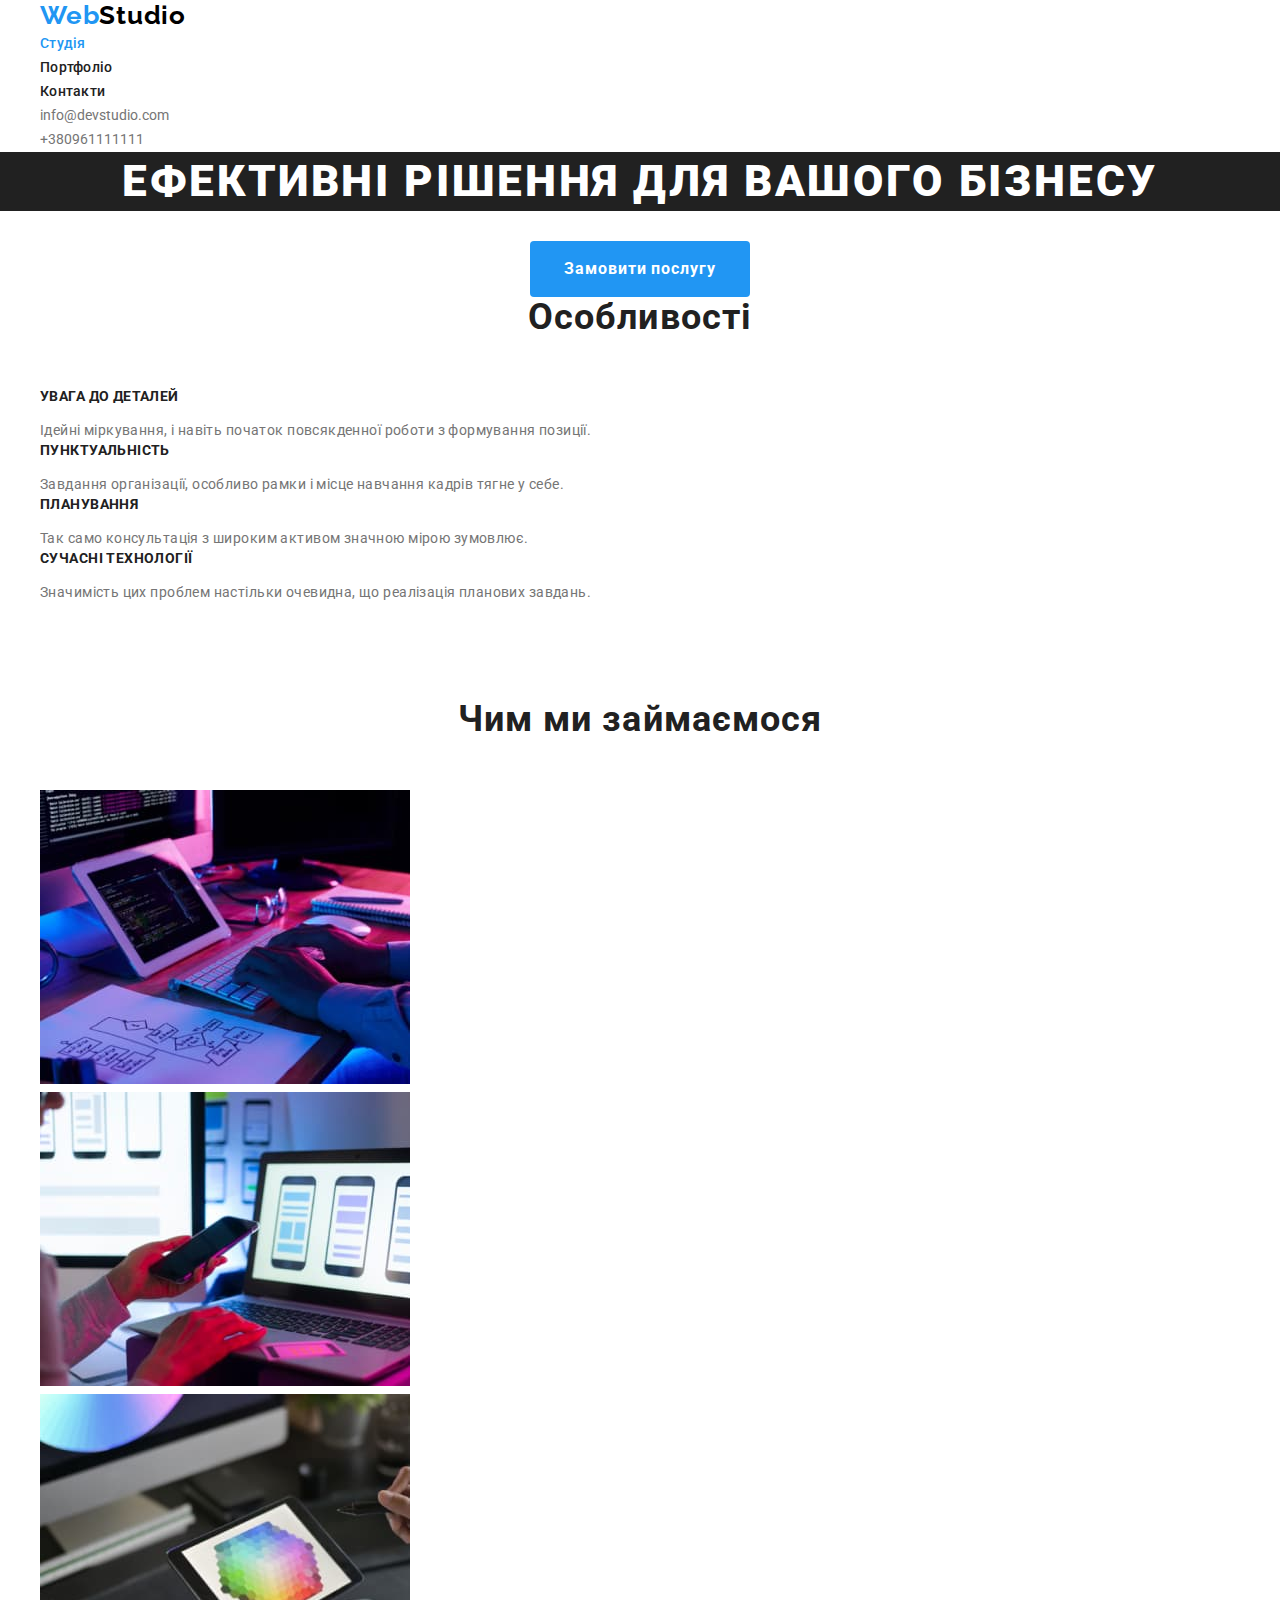
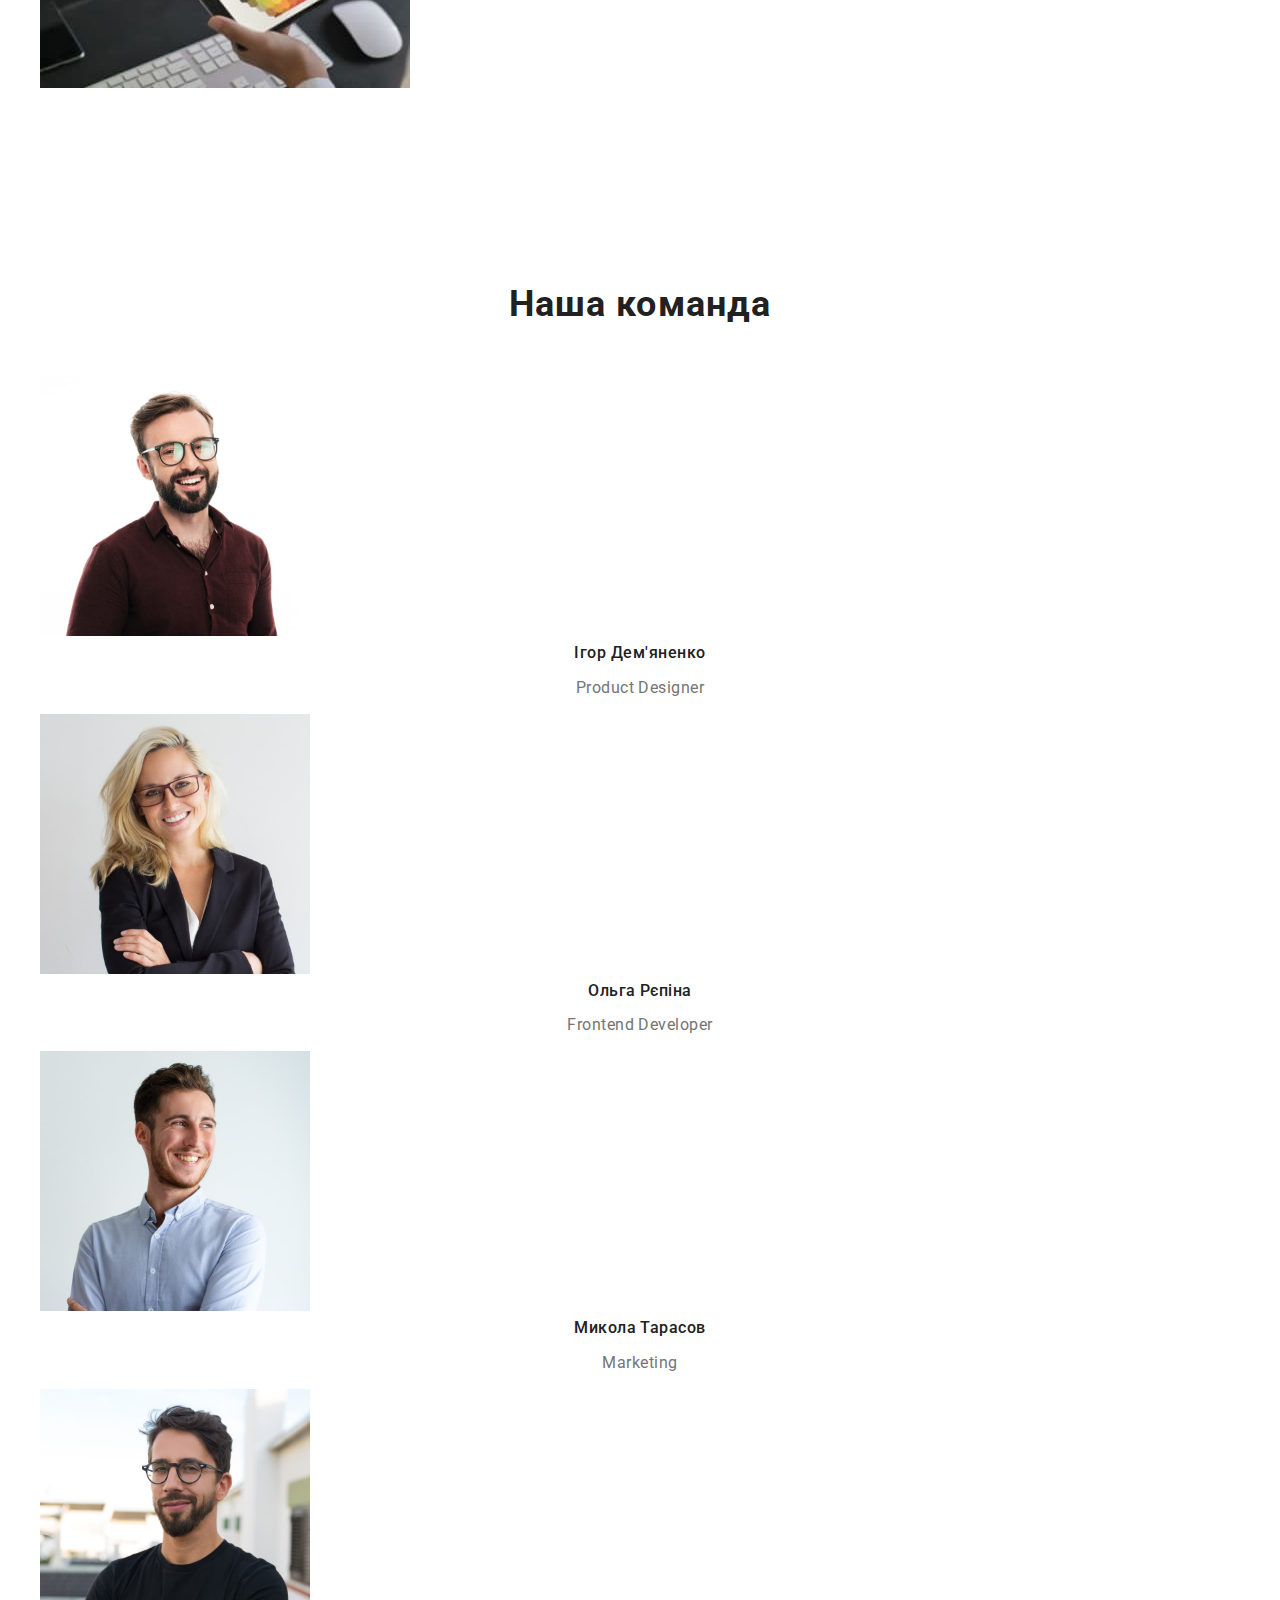
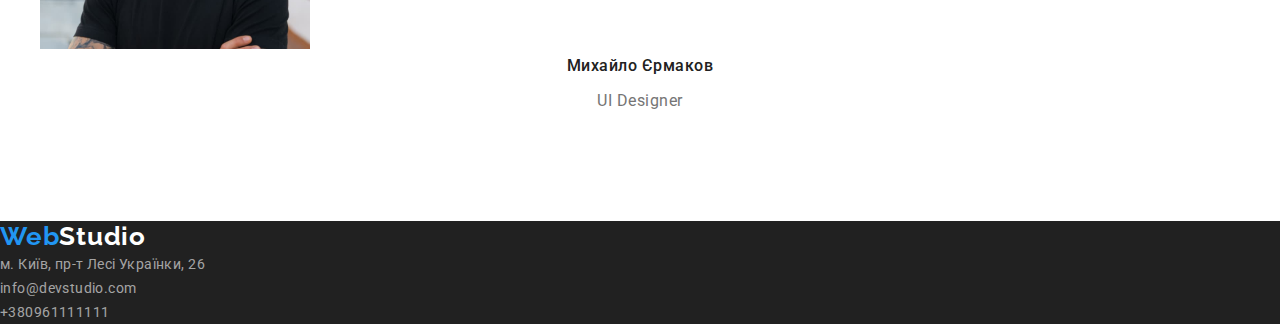
==== index.html @ bc654361 "Додає оновлений файл html і css" ====
<!DOCTYPE html>
<html lang="uk">
<head>
    <meta charset="UTF-8">
    <meta http-equiv="X-UA-Compatible" content="IE=edge">
    <meta name="viewport" content="width=device-width, initial-scale=1.0">
    <title>Document</title>
    <link rel="preconnect" href="https://fonts.googleapis.com">
    <link rel="preconnect" href="https://fonts.gstatic.com" crossorigin>
    <link href="https://fonts.googleapis.com/css2?family=Raleway:wght@700&family=Roboto:wght@400;500;700;900&display=swap"
        rel="stylesheet">
    <link rel="stylesheet" href="https://cdnjs.cloudflare.com/ajax/libs/modern-normalize/1.1.0/modern-normalize.min.css">
    <link rel="stylesheet" href="./css/styles.css">
</head>
<body>
    <!-- верхня лінія -->
    <header>
        <div class="container">
            <nav>
                <a class="logo" href="./index.html">Web<span class="partlogo">Studio</span></a>
            
                <ul class="site-nav list">
                    <li><a href="./index.html" class="link current">Студія</a></li>
                    <li><a href="./portfolio.html" class="link">Портфоліо</a></li>
                    <li><a href="" class="link">Контакти</a></li>
                </ul>
            </nav>
            <ul class="contact-nav list">
                <li><a href="mailto:info@devstudio.com" class="link">info@devstudio.com</a></li>
                <li><a href="tel:+380961111111" class="link">+380961111111</a></li>
            </ul>
        </div>
    </header>

    <main>
            <!-- герой  -->
            <section class="hero">
                <h1 class="hero-title">Ефективні рішення для вашого бізнесу</h1>
                <button type="button" class="button primary">Замовити послугу</button>
            </section>
            
            <!-- оообливості -->
            <section class="section">
                <div class="container">
                    <h2 class="section-title">Особливості</h2>
                    <ul class="features list">
                        <li>
                            <h3 class="title">УВАГА ДО ДЕТАЛЕЙ</h3>
                            <p class="text">Ідейні міркування, і навіть початок повсякденної роботи з формування позиції.</p>
                        </li>
                        <li>
                            <h3 class="title">ПУНКТУАЛЬНІСТЬ</h3>
                            <p class="text">Завдання організації, особливо рамки і місце навчання кадрів тягне у себе.</p>
                        </li>
                        <li>
                            <h3 class="title">ПЛАНУВАННЯ</h3>
                            <p class="text">Так само консультація з широким активом значною мірою зумовлює.</p>
                        </li>
                        <li>
                            <h3 class="title">СУЧАСНІ ТЕХНОЛОГІЇ</h3>
                            <p class="text">Значимість цих проблем настільки очевидна, що реалізація планових завдань.</p>
                        </li>
                    </ul>
                </div>
            </section>
            
            <!-- чим ми займаємось -->
            <section class="section">
                <div class="container">
                    <h2 class="section-title">Чим ми займаємося</h2>
                    <ul class="list">
                        <li>
                            <img src="./images/photo1.jpeg" alt="верстання вебсторінки" width="370">
                        </li>
                        <li>
                            <img src="./images/photo2.jpeg" alt="створення дизайну сайта" width="370">
                        </li>
                        <li>
                            <img src="./images/photo3.jpeg" alt="створення графіки" width="370">
                        </li>
                    </ul>
                </div>
            </section>
            
            <!-- наша команда -->
            <section class="section no-margin">
                <div class="container">
                    <h2 class="section-title">Наша команда</h2>
                    <ul class="team list">
                        <li>
                            <img src="./images/photo4.jpeg" alt="член команди - Ігор" width="270">
                            <h3 class="title">Ігор Дем'яненко</h3>
                            <p class="text">Product Designer</p>
                        </li>
                        <li>
                            <img src="./images/photo5.jpeg" alt="член команди - Ольга" width="270">
                            <h3 class="title">Ольга Рєпіна</h3>
                            <p class="text">Frontend Developer</p>
                        </li>
                        <li>
                            <img src="./images/photo6.jpeg" alt="член команди - Микола" width="270">
                            <h3 class="title">Микола Тарасов</h3>
                            <p class="text">Marketing</p>
                        </li>
                        <li>
                            <img src="./images/photo7.jpeg" alt="член команди - Михайло" width="270">
                            <h3 class="title">Михайло Єрмаков</h3>
                            <p class="text">UI Designer</p>
                        </li>
                    </ul>
                </div>
            </section>
    </main>

    <footer class="footer">
        <a href="./index.html" class="logo">Web<span class="footer-logo">Studio</span></a>

        <address>
            <ul class="contact-footer list">
                <li><a href="https://www.google.com/maps/place/Lesi+Ukrainky+Blvd,+26,+Kyiv,+Ukraine,+02000/@50.4265807,30.5383858,17z/data=!3m1!4b1!4m5!3m4!1s0x40d4cf0e033ecbe9:0x57a4dffefec77da0!8m2!3d50.4265807!4d30.5383858" target="_blank" rel="noopener noreferrer" class="link address">м. Київ, пр-т Лесі Українки, 26</a></li>
                <li><a href="mailto:info@devstudio.com" class="link">info@devstudio.com</a></li>
                <li><a href="tel:+380961111111" class="link">+380961111111</a></li>
            </ul>
        </address>

    </footer>
</body>
</html>
---- css/styles.css ----
:root {
    --primary-text-color: #757575;
    --title-text-color: #212121;
    --accent-color: #2196F3;
    --primary-white-color: #FFFFFF;
    --secondary-color: #F5F4FA;
    --transparent-white-color: rgba(255, 255, 255, 0.6)
}

body {
    background-color: var(--primary-white-color);
    color: var(--primary-text-color);
    font-family: Roboto, sans-serif;
    font-size: 14px;
    line-height: 1.71;
}

.list {
    padding: 0;
    margin: 0;
    list-style: none;
}
/* колір основного тексту #212121 */
/* вторинний колір #757575 */
/* акцент #2196F3 */

.container {
    margin-left: auto;
    margin-right: auto;
    width: 1200px;
}


/* logo */
.logo {
    color: var(--accent-color);
    font-family: 'Raleway', sans-serif;
    font-weight: 700;
    font-size: 26px;
    line-height: 1.19;
    letter-spacing: 0.03em;
    text-decoration: none;
}

.partlogo {
    color: #000000;
}

/* site-nav */
.site-nav .link {
    color: var(--title-text-color);
    font-weight: 500;
    font-size: 14px;
    line-height: 1.14;
    letter-spacing: 0.02em;
    text-decoration: none;
}

.site-nav .link:hover, 
.site-nav .link:focus {
    color: var(--accent-color)
}

.site-nav .link.current {
    color: var(--accent-color);
}

.contact-nav .link {
    color: var(--primary-text-color);
    text-decoration: none;
}

.contact-nav .link:hover {
    color: var(--accent-color);
}

.contact-nav .adress-link {
    font-weight: 500;
    font-size: 14px;
    line-height: 1.71;
    letter-spacing: 0.03em;
    color: #FFFFFF;
}
/* hero */

.hero {
    text-align: center;
}
.hero-title {
    margin-top: 0;
    margin-bottom: 30px;
    color: var(--primary-white-color);
    background-color: #212121;
    font-weight: 900;
    font-size: 44px;
    line-height: 1.36;
    letter-spacing: 0.06em;
    text-transform: uppercase;
}

/* section */

.section {
    margin-bottom: 94px;
}

.section.no-margin {
    padding-top: 94px;
    padding-bottom: 94px;
    margin-bottom: 0;
}
.section-title {
    margin-top: 0;
    margin-bottom: 50px;
    color: var(--title-text-color);
    font-weight: 700;
    font-size: 36px;
    line-height: 1.16;
    text-align: center;
    letter-spacing: 0.03em;
}

/* features */
.features .title {

    margin-top: 0;
    margin-bottom: 50;
    color: var(--title-text-color);
    font-weight: 700;
    font-size: 14px;
    line-height: 1.14;
    letter-spacing: 0.03em;
    text-transform: uppercase;
}

.features .text {
    margin-top: 0;
    margin-bottom: 0;
    font-weight: 400;
    font-size: 14px;
    line-height: 1.71;
    letter-spacing: 0.03em;
}

/* our team */
.team .title {
    margin-top: 0;
    margin-bottom: 50;
    color: var(--title-text-color);
    font-weight: 500;
    font-size: 16px;
    line-height: 1.18;
    text-align: center;
    letter-spacing: 0.03em;
}

.team .text {
    font-weight: 400;
    font-size: 16px;
    line-height: 1.18;
    text-align: center;
    letter-spacing: 0.03em;
}

/* button */
.button {
    border-color: transparent;
    border-radius: 4px;
    padding: 11px 32px;
    color: var(--title-text-color);
    background-color: var(--primary-white-color);
    font-family: inherit;
    font-weight: 500;
    font-size: 14px;
    line-height: 1.14;
    letter-spacing: 0.02em;
}

.button.primary {
    background-color: var(--accent-color);
    color: var(--primary-white-color);
    font-weight: 700;
    font-size: 16px;
    line-height: 1.87;
    letter-spacing: 0.06em;
}

/* footer */

.footer {
    background-color: #212121;
}

.footer-logo {
    color: var(--primary-white-color);
}

.contact-footer .link {
    color: var(--transparent-white-color);
    font-size: 14px;
    line-height: 1.71;
    letter-spacing: 0.03em;
    text-decoration: none;
    font-style: normal;
}

.contact-footer .link:hover,
.contact-footer .link:focus {
    color: var(--primary-white-color);
}

/* portfolio main */

.filters .button {
    background-color: var(--secondary-color);
    font-weight: 500;
    font-size: 16px;
    line-height: 1.62;
    text-align: center;
    letter-spacing: 0.03em;
    cursor: pointer;
}

.filters .button:hover,
.filters .button:focus {
    color: var(--primary-white-color);
    background-color: var(--accent-color);
}

.filters .title {
    color: var(--title-text-color);
    font-weight: 700;
    font-size: 18px;
    line-height: 2;
    letter-spacing: 0.06em;
    text-decoration: none;
}

.filters .link {
    text-decoration: none;
}

.filters .text {
    color: var(--primary-text-color);
    font-size: 16px;
    line-height: 1.87;
    letter-spacing: 0.03em;
}
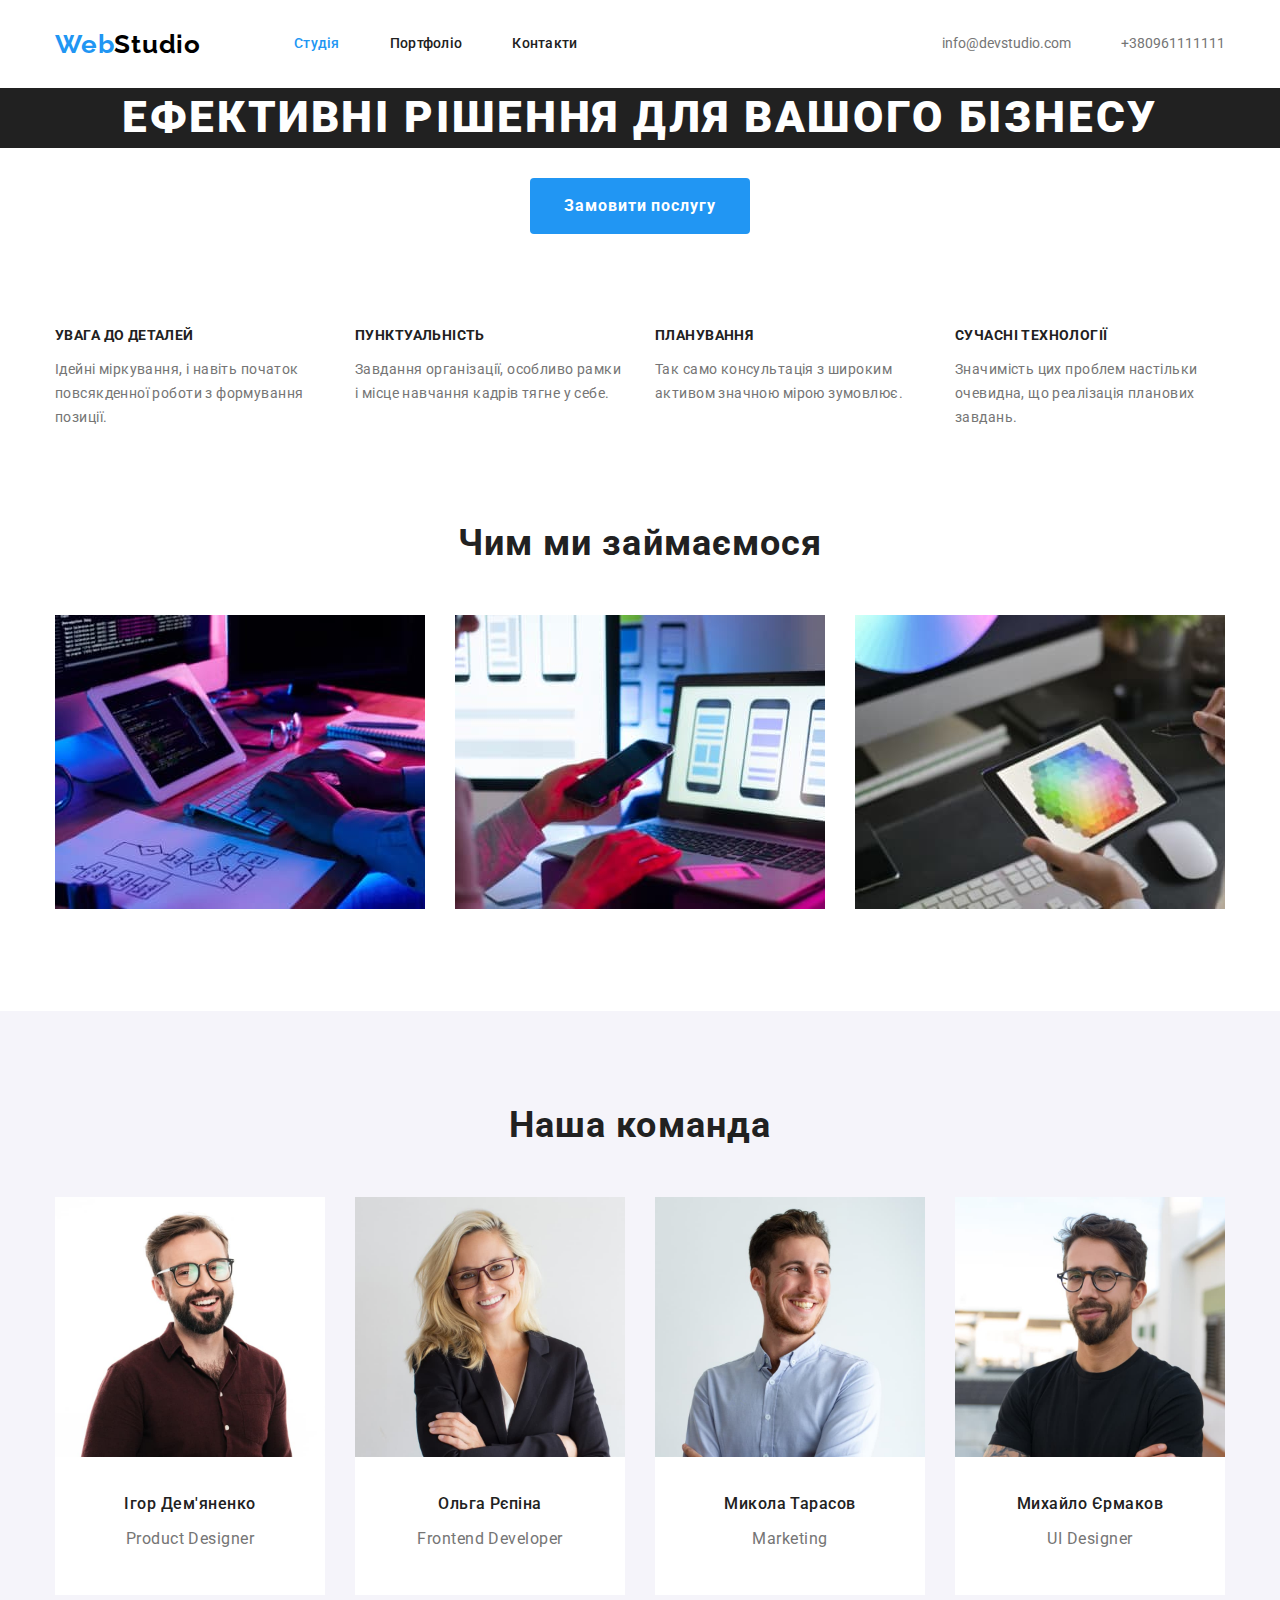
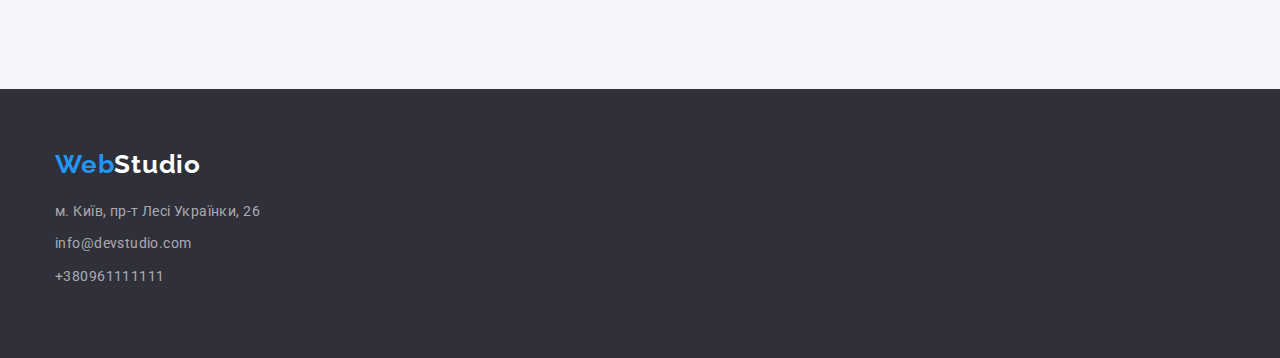
==== commit dd2998f3: "Додає оновлені файли" ====
--- a/index.html
+++ b/index.html
@@ -15,19 +15,18 @@
 <body>
     <!-- верхня лінія -->
     <header>
-        <div class="container">
-            <nav>
+        <div class="container header-nav">
+            <nav class="main-nav">
                 <a class="logo" href="./index.html">Web<span class="partlogo">Studio</span></a>
-            
                 <ul class="site-nav list">
-                    <li><a href="./index.html" class="link current">Студія</a></li>
-                    <li><a href="./portfolio.html" class="link">Портфоліо</a></li>
-                    <li><a href="" class="link">Контакти</a></li>
+                    <li class="item"><a href="./index.html" class="link current">Студія</a></li>
+                    <li class="item"><a href="./portfolio.html" class="link">Портфоліо</a></li>
+                    <li class="item"><a href="" class="link">Контакти</a></li>
                 </ul>
             </nav>
             <ul class="contact-nav list">
-                <li><a href="mailto:info@devstudio.com" class="link">info@devstudio.com</a></li>
-                <li><a href="tel:+380961111111" class="link">+380961111111</a></li>
+                <li class="item"><a href="mailto:info@devstudio.com" class="link">info@devstudio.com</a></li>
+                <li class="item"><a href="tel:+380961111111" class="link">+380961111111</a></li>
             </ul>
         </div>
     </header>
@@ -42,21 +41,21 @@
             <!-- оообливості -->
             <section class="section">
                 <div class="container">
-                    <h2 class="section-title">Особливості</h2>
+                    <h2 class="section-title hide">Особливості</h2>
                     <ul class="features list">
-                        <li>
+                        <li class="features-item">
                             <h3 class="title">УВАГА ДО ДЕТАЛЕЙ</h3>
                             <p class="text">Ідейні міркування, і навіть початок повсякденної роботи з формування позиції.</p>
                         </li>
-                        <li>
+                        <li class="features-item">
                             <h3 class="title">ПУНКТУАЛЬНІСТЬ</h3>
                             <p class="text">Завдання організації, особливо рамки і місце навчання кадрів тягне у себе.</p>
                         </li>
-                        <li>
+                        <li class="features-item">
                             <h3 class="title">ПЛАНУВАННЯ</h3>
                             <p class="text">Так само консультація з широким активом значною мірою зумовлює.</p>
                         </li>
-                        <li>
+                        <li class="features-item">
                             <h3 class="title">СУЧАСНІ ТЕХНОЛОГІЇ</h3>
                             <p class="text">Значимість цих проблем настільки очевидна, що реалізація планових завдань.</p>
                         </li>
@@ -68,7 +67,7 @@
             <section class="section">
                 <div class="container">
                     <h2 class="section-title">Чим ми займаємося</h2>
-                    <ul class="list">
+                    <ul class="list about">
                         <li>
                             <img src="./images/photo1.jpeg" alt="верстання вебсторінки" width="370">
                         </li>
@@ -87,25 +86,33 @@
                 <div class="container">
                     <h2 class="section-title">Наша команда</h2>
                     <ul class="team list">
-                        <li>
+                        <li class="team-card">
                             <img src="./images/photo4.jpeg" alt="член команди - Ігор" width="270">
-                            <h3 class="title">Ігор Дем'яненко</h3>
-                            <p class="text">Product Designer</p>
+                            <div class="team-info">
+                                <h3 class="title">Ігор Дем'яненко</h3>
+                                <p class="text">Product Designer</p>
+                            </div>
                         </li>
-                        <li>
+                        <li class="team-card">
                             <img src="./images/photo5.jpeg" alt="член команди - Ольга" width="270">
-                            <h3 class="title">Ольга Рєпіна</h3>
-                            <p class="text">Frontend Developer</p>
+                            <div class="team-info">
+                                <h3 class="title">Ольга Рєпіна</h3>
+                                <p class="text">Frontend Developer</p>
+                            </div>
                         </li>
-                        <li>
+                        <li class="team-card">
                             <img src="./images/photo6.jpeg" alt="член команди - Микола" width="270">
-                            <h3 class="title">Микола Тарасов</h3>
-                            <p class="text">Marketing</p>
+                            <div class="team-info">
+                                <h3 class="title">Микола Тарасов</h3>
+                                <p class="text">Marketing</p>
+                            </div>
                         </li>
-                        <li>
+                        <li class="team-card">
                             <img src="./images/photo7.jpeg" alt="член команди - Михайло" width="270">
-                            <h3 class="title">Михайло Єрмаков</h3>
-                            <p class="text">UI Designer</p>
+                            <div class="team-info">
+                                <h3 class="title">Михайло Єрмаков</h3>
+                                <p class="text">UI Designer</p>
+                            </div>
                         </li>
                     </ul>
                 </div>
@@ -113,15 +120,17 @@
     </main>
 
     <footer class="footer">
-        <a href="./index.html" class="logo">Web<span class="footer-logo">Studio</span></a>
-
-        <address>
-            <ul class="contact-footer list">
-                <li><a href="https://www.google.com/maps/place/Lesi+Ukrainky+Blvd,+26,+Kyiv,+Ukraine,+02000/@50.4265807,30.5383858,17z/data=!3m1!4b1!4m5!3m4!1s0x40d4cf0e033ecbe9:0x57a4dffefec77da0!8m2!3d50.4265807!4d30.5383858" target="_blank" rel="noopener noreferrer" class="link address">м. Київ, пр-т Лесі Українки, 26</a></li>
-                <li><a href="mailto:info@devstudio.com" class="link">info@devstudio.com</a></li>
-                <li><a href="tel:+380961111111" class="link">+380961111111</a></li>
-            </ul>
-        </address>
+        <div class="container bottom">
+            <a href="./index.html" class="second-logo">Web<span class="footer-logo">Studio</span></a>
+            <address>
+                <ul class="contact-footer list">
+                    <li class="footer-li"><a href="https://www.google.com/maps/place/Lesi+Ukrainky+Blvd,+26,+Kyiv,+Ukraine,+02000/@50.4265807,30.5383858,17z/data=!3m1!4b1!4m5!3m4!1s0x40d4cf0e033ecbe9:0x57a4dffefec77da0!8m2!3d50.4265807!4d30.5383858"
+                            target="_blank" rel="noopener noreferrer" class="link address">м. Київ, пр-т Лесі Українки, 26</a></li>
+                    <li class="footer-li"><a href="mailto:info@devstudio.com" class="link">info@devstudio.com</a></li>
+                    <li class="footer-li"><a href="tel:+380961111111" class="link">+380961111111</a></li>
+                </ul>
+            </address>
+        </div>
 
     </footer>
 </body>
--- a/css/styles.css
+++ b/css/styles.css
@@ -4,8 +4,14 @@
     --accent-color: #2196F3;
     --primary-white-color: #FFFFFF;
     --secondary-color: #F5F4FA;
-    --transparent-white-color: rgba(255, 255, 255, 0.6)
-}
+    --transparent-white-color: rgba(255, 255, 255, 0.6);
+    --indent: 30px;
+    --items-count: 3;
+    --footer-color: #2F303A;
+    --border: #EEEEEE;
+}
+
+
 
 body {
     background-color: var(--primary-white-color);
@@ -20,6 +26,7 @@
     margin: 0;
     list-style: none;
 }
+
 /* колір основного тексту #212121 */
 /* вторинний колір #757575 */
 /* акцент #2196F3 */
@@ -28,7 +35,10 @@
     margin-left: auto;
     margin-right: auto;
     width: 1200px;
-}
+    padding-left: 15px;
+    padding-right: 15px;
+}
+
 
 
 /* logo */
@@ -46,7 +56,31 @@
     color: #000000;
 }
 
+.header-nav {
+    display: flex;
+    align-items: center;
+}
+
+.main-nav {
+    display: flex;
+    align-items: center;
+}
+
 /* site-nav */
+
+.site-nav {
+    display: flex;
+    margin-left: 93px;
+}
+
+.site-nav .item {
+    margin-right: 50px;
+}
+
+.site-nav .item:last-child {
+    margin-right: 0;
+}
+
 .site-nav .link {
     color: var(--title-text-color);
     font-weight: 500;
@@ -65,6 +99,20 @@
     color: var(--accent-color);
 }
 
+/* contact-nav */
+
+.contact-nav {
+    display: flex;
+    margin-left: auto;
+    margin-top: 32px;
+    margin-bottom: 32px;
+}
+
+.contact-nav .item + .item {
+    margin-left: 50px;
+}
+
+
 .contact-nav .link {
     color: var(--primary-text-color);
     text-decoration: none;
@@ -81,6 +129,7 @@
     letter-spacing: 0.03em;
     color: #FFFFFF;
 }
+
 /* hero */
 
 .hero {
@@ -100,6 +149,22 @@
 
 /* section */
 
+
+.hide {
+    position: absolute;
+    width: 1px;
+    height: 1px;
+    margin: -1px;
+    border: 0;
+    padding: 0;
+    white-space: nowrap;
+    clip-path: inset(100%);
+    clip: rect(0 0 0 0);
+    overflow: hidden;
+}
+    /* visibility: hidden;
+    height: 0; */
+
 .section {
     margin-bottom: 94px;
 }
@@ -108,6 +173,7 @@
     padding-top: 94px;
     padding-bottom: 94px;
     margin-bottom: 0;
+    background-color: var(--secondary-color);
 }
 .section-title {
     margin-top: 0;
@@ -121,6 +187,21 @@
 }
 
 /* features */
+
+.features {
+    display: flex;
+    justify-items: center;
+    margin-top: 94px;
+}
+.features-item {
+    margin-right: 30px;
+    width: 270px;
+}
+
+.features-item:last-child {
+    margin-right: 0;
+}
+
 .features .title {
 
     margin-top: 0;
@@ -142,10 +223,25 @@
     letter-spacing: 0.03em;
 }
 
+/* about */
+
+.list.about {
+    display: flex;
+    justify-content: space-between;
+}
+
 /* our team */
+
+.team-info {
+    padding-top: 30px;
+    padding-bottom: 30px;
+}
+
+
+
 .team .title {
     margin-top: 0;
-    margin-bottom: 50;
+    margin-bottom: 10;
     color: var(--title-text-color);
     font-weight: 500;
     font-size: 16px;
@@ -162,6 +258,16 @@
     letter-spacing: 0.03em;
 }
 
+.team {
+    display: flex;
+}
+.team-card {
+    width: 270px;
+    margin-right: 30px;
+    background-color: var(--primary-white-color);
+}
+
+
 /* button */
 .button {
     border-color: transparent;
@@ -185,14 +291,63 @@
     letter-spacing: 0.06em;
 }
 
+.button.secondary {
+    border-color: transparent;
+    border-radius: 4px;
+    padding: 6px 22px;
+    color: var(--title-text-color);
+    background-color: var(--primary-white-color);
+    font-family: inherit;
+    font-weight: 500;
+    font-size: 14px;
+    line-height: 1.14;
+    letter-spacing: 0.02em;
+}
+
+.button.different {
+    border-color: transparent;
+    border-radius: 4px;
+    padding: 6px 25px;
+    color: var(--title-text-color);
+    background-color: var(--primary-white-color);
+    font-family: inherit;
+    font-weight: 500;
+    font-size: 14px;
+    line-height: 1.14;
+    letter-spacing: 0.02em;
+}
+
+
+
 /* footer */
 
+.bottom {
+    padding-top: 60px;
+    padding-bottom: 60px;
+}
+
 .footer {
-    background-color: #212121;
-}
+    background-color: var(--footer-color);
+}
+.footer-li {
+    margin-bottom: 9px;
+}
+
 
 .footer-logo {
     color: var(--primary-white-color);
+}
+
+.second-logo {
+    display: block;
+    margin-bottom: 20px;
+    color: var(--accent-color);
+    font-family: 'Raleway', sans-serif;
+    font-weight: 700;
+    font-size: 26px;
+    line-height: 1.19;
+    letter-spacing: 0.03em;
+    text-decoration: none;
 }
 
 .contact-footer .link {
@@ -210,6 +365,45 @@
 }
 
 /* portfolio main */
+
+.list-portfolio,
+.list-filter {
+    display: flex;
+    flex-wrap: wrap;
+    padding: 0;
+    margin: 0;
+    list-style: none;
+}
+ .list-filter {
+    justify-content: center;
+    margin-bottom: 34px;
+ }
+
+ /* width: 575px; */
+
+.filter-li {
+    margin-right: 8px;
+}
+
+.filter-li:last-child {
+    margin-right: 0;
+}
+
+.element:nth-child(3n) {
+    margin-right: 0;
+}
+
+.element {
+    flex-basis: calc((100% - 60px) / 3);
+    margin-right: 30px;
+    margin-bottom: 30px;
+}
+
+/* border: 1px solid var(--border) */
+
+.element:nth-last-child(-n + 3) {
+    margin-bottom: 0;
+}
 
 .filters .button {
     background-color: var(--secondary-color);
@@ -236,6 +430,11 @@
     text-decoration: none;
 }
 
+.filters .container {
+    margin-top: 94px;
+    margin-bottom: 94px;
+}
+
 .filters .link {
     text-decoration: none;
 }
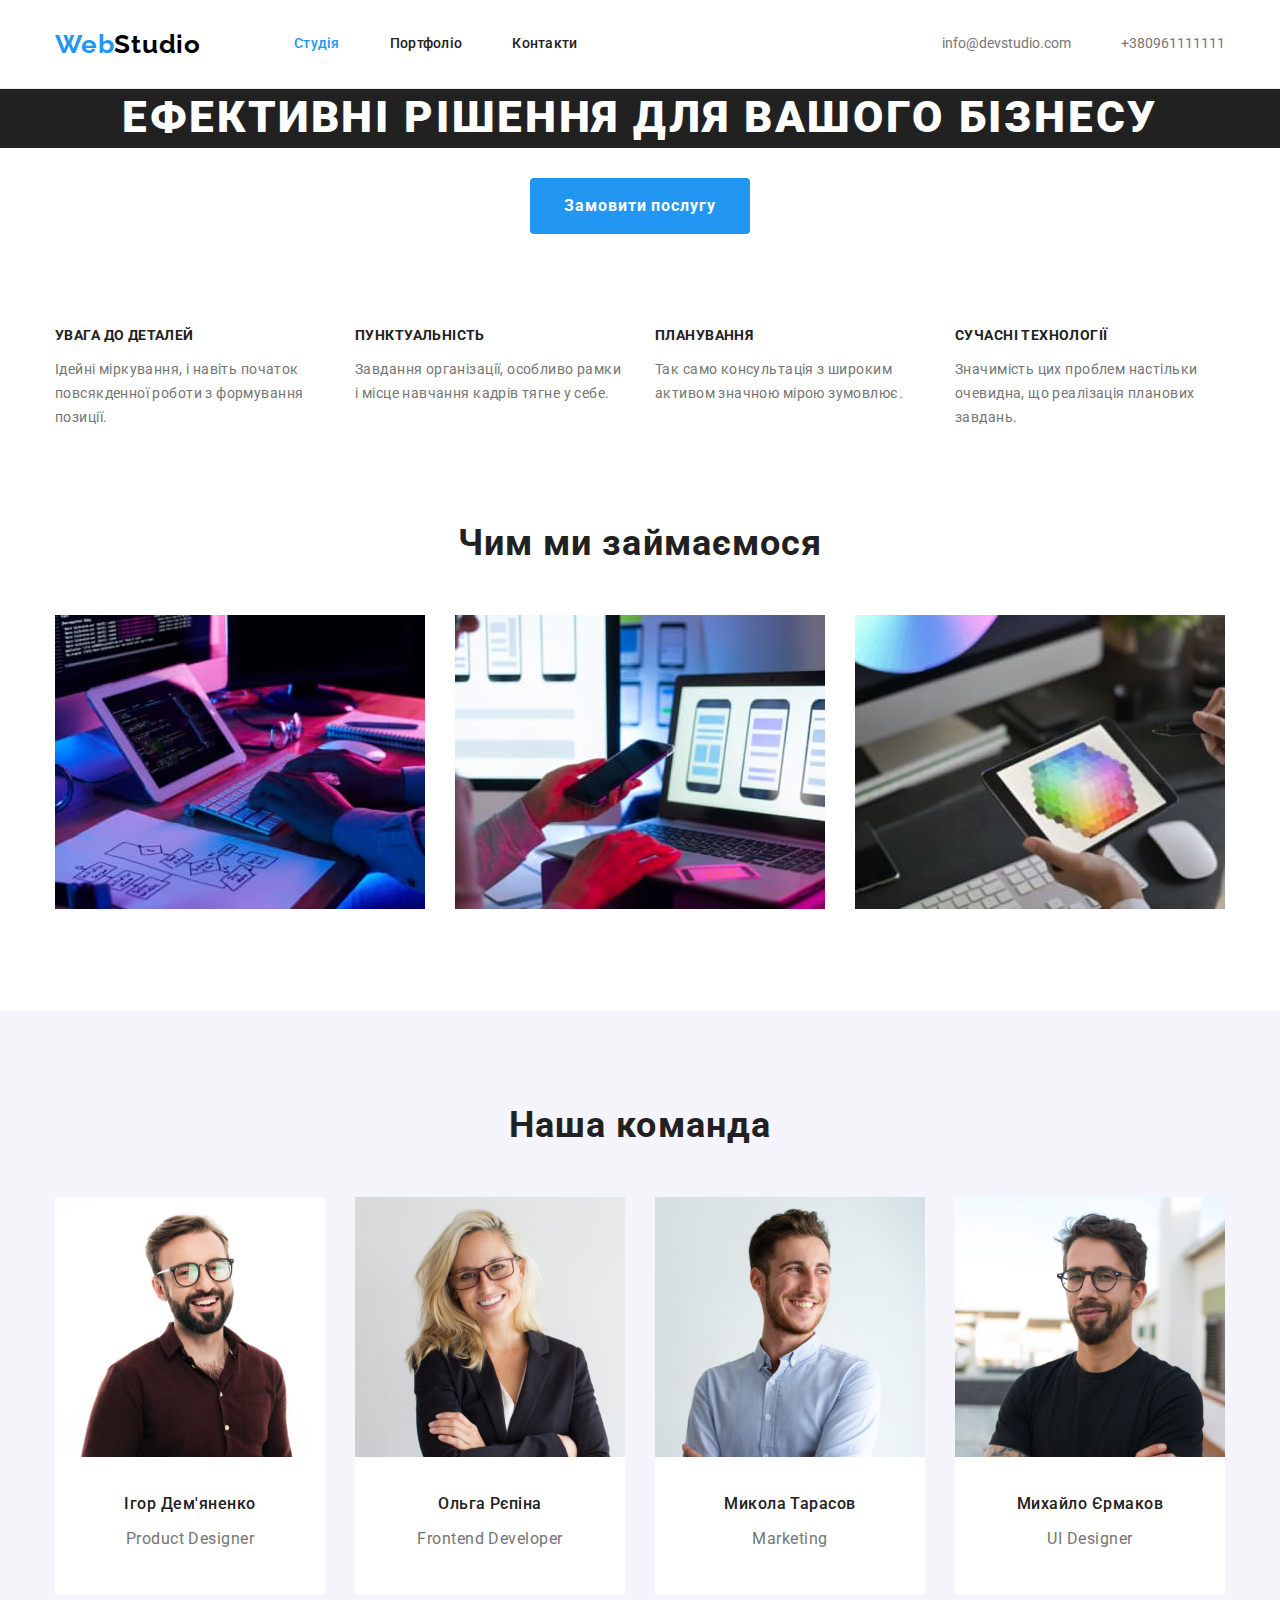
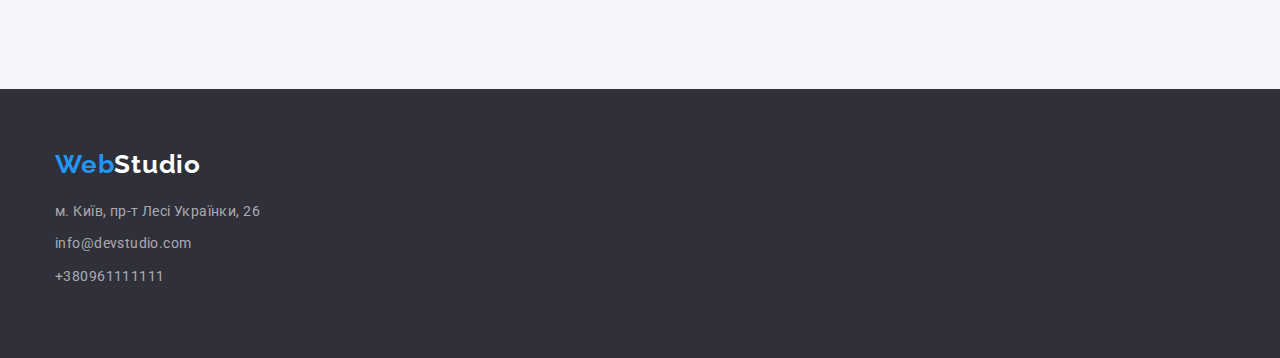
==== commit 1738a21b: "Додає оновлені файли html+css" ====
--- a/index.html
+++ b/index.html
@@ -14,7 +14,7 @@
 </head>
 <body>
     <!-- верхня лінія -->
-    <header>
+    <header class="header">
         <div class="container header-nav">
             <nav class="main-nav">
                 <a class="logo" href="./index.html">Web<span class="partlogo">Studio</span></a>
--- a/css/styles.css
+++ b/css/styles.css
@@ -9,6 +9,7 @@
     --items-count: 3;
     --footer-color: #2F303A;
     --border: #EEEEEE;
+    --header: #ECECEC;
 }
 
 
@@ -25,6 +26,10 @@
     padding: 0;
     margin: 0;
     list-style: none;
+}
+
+.header {
+    outline: 1px solid var(--header);
 }
 
 /* колір основного тексту #212121 */
@@ -385,6 +390,15 @@
     margin-right: 8px;
 }
 
+.image {
+    display: block;
+}
+
+.filters-info {
+    padding: 20px 24px;
+    border: 1px solid var(--border);
+}
+
 .filter-li:last-child {
     margin-right: 0;
 }
@@ -431,8 +445,8 @@
 }
 
 .filters .container {
-    margin-top: 94px;
-    margin-bottom: 94px;
+    padding-top: 94px;
+    padding-bottom: 94px;
 }
 
 .filters .link {
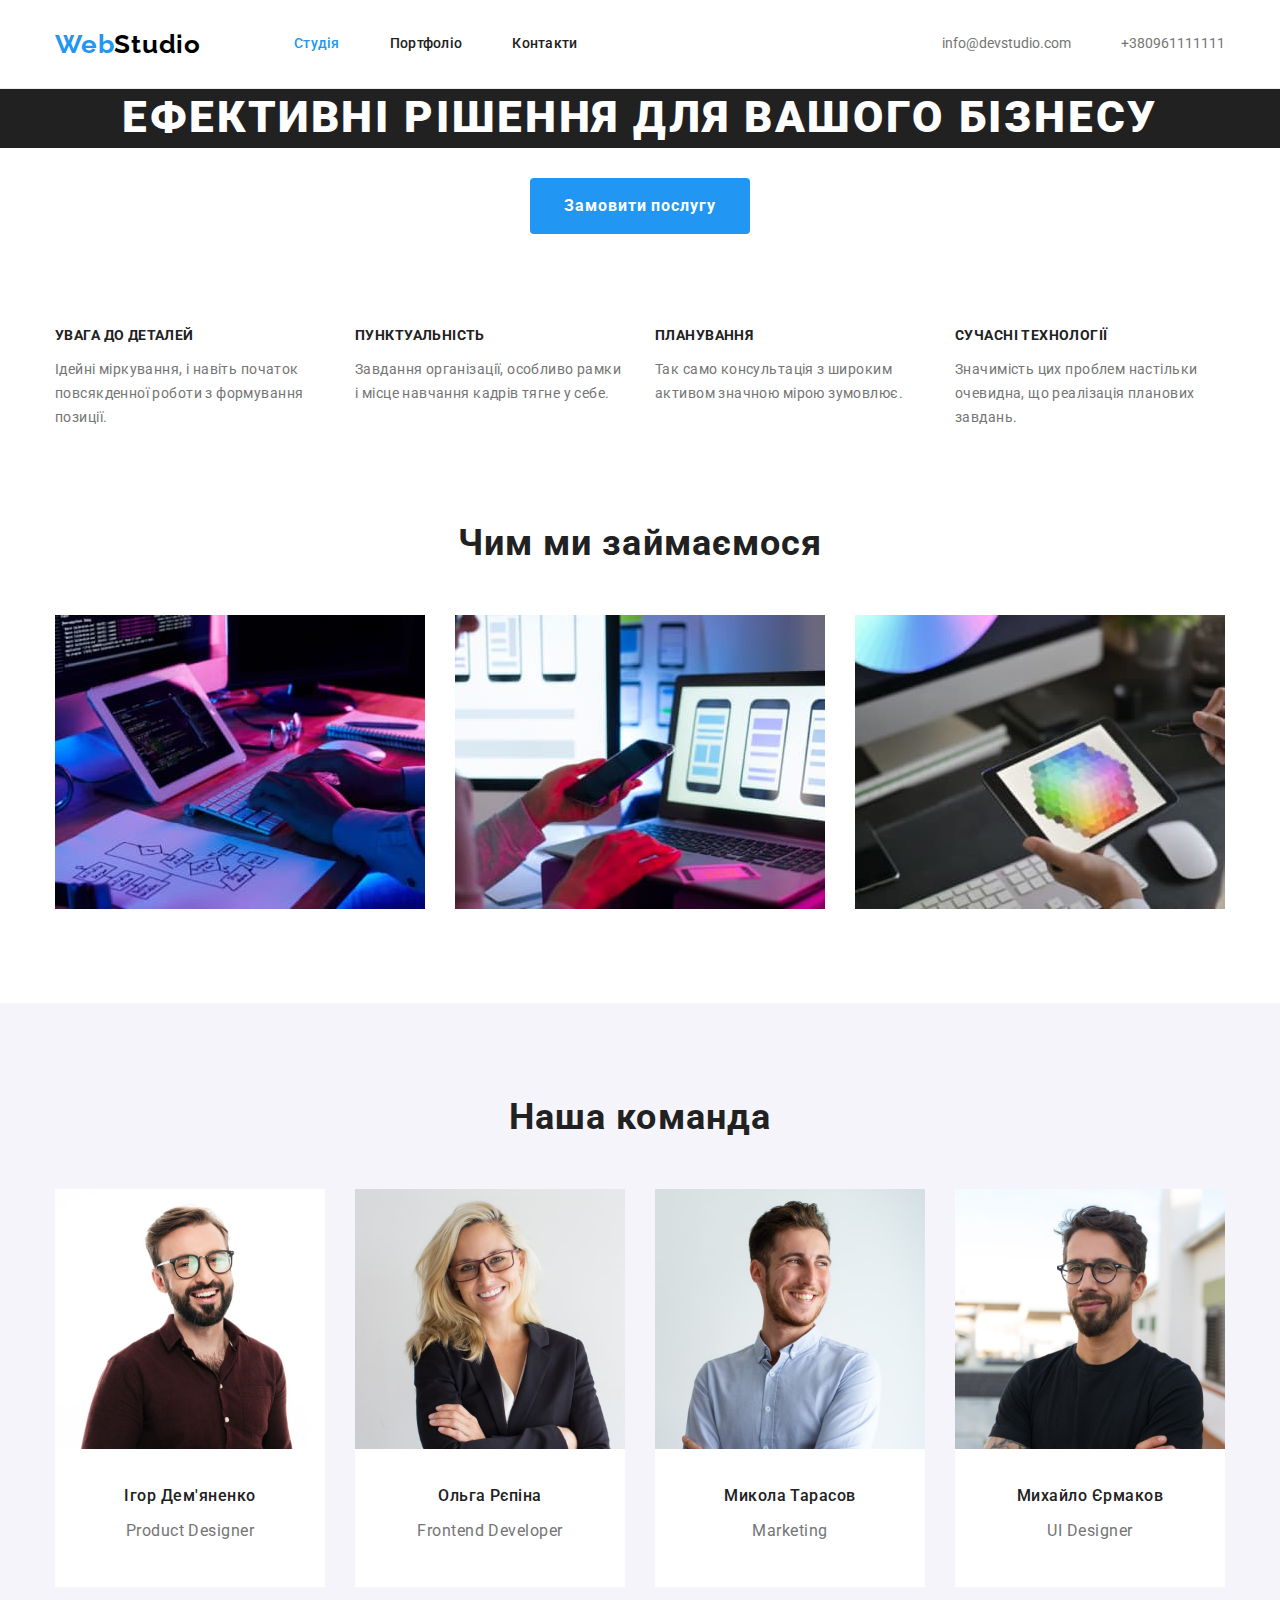
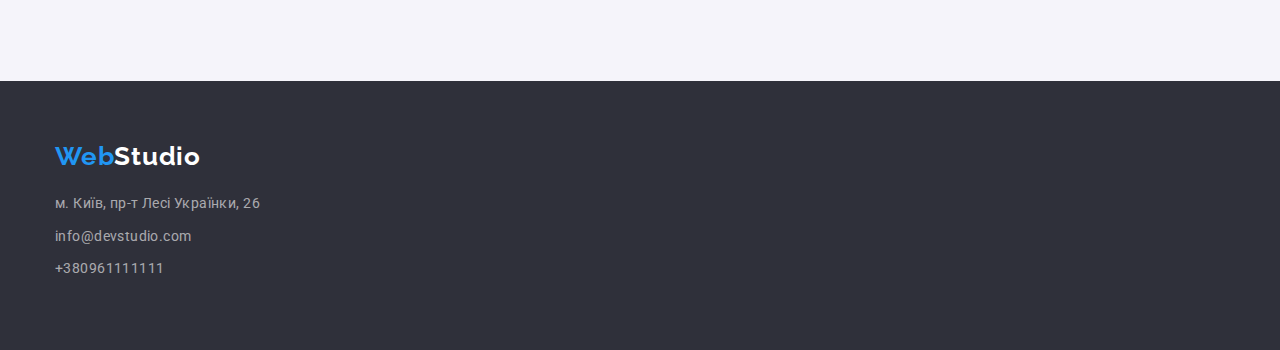
==== commit 5c102c91: "Додає оновлений файл html і css" ====
--- a/index.html
+++ b/index.html
@@ -68,14 +68,14 @@
                 <div class="container">
                     <h2 class="section-title">Чим ми займаємося</h2>
                     <ul class="list about">
-                        <li>
-                            <img src="./images/photo1.jpeg" alt="верстання вебсторінки" width="370">
+                        <li class="describe">
+                            <img class="image" src="./images/photo1.jpeg" alt="верстання вебсторінки" width="370">
                         </li>
-                        <li>
-                            <img src="./images/photo2.jpeg" alt="створення дизайну сайта" width="370">
+                        <li class="describe">
+                            <img class="image" src="./images/photo2.jpeg" alt="створення дизайну сайта" width="370">
                         </li>
-                        <li>
-                            <img src="./images/photo3.jpeg" alt="створення графіки" width="370">
+                        <li class="describe">
+                            <img class="image" src="./images/photo3.jpeg" alt="створення графіки" width="370">
                         </li>
                     </ul>
                 </div>
--- a/css/styles.css
+++ b/css/styles.css
@@ -235,6 +235,14 @@
     justify-content: space-between;
 }
 
+.describe {
+    margin-right: 30px;
+}
+
+.describe:last-child {
+    margin-right: 0;
+}
+
 /* our team */
 
 .team-info {
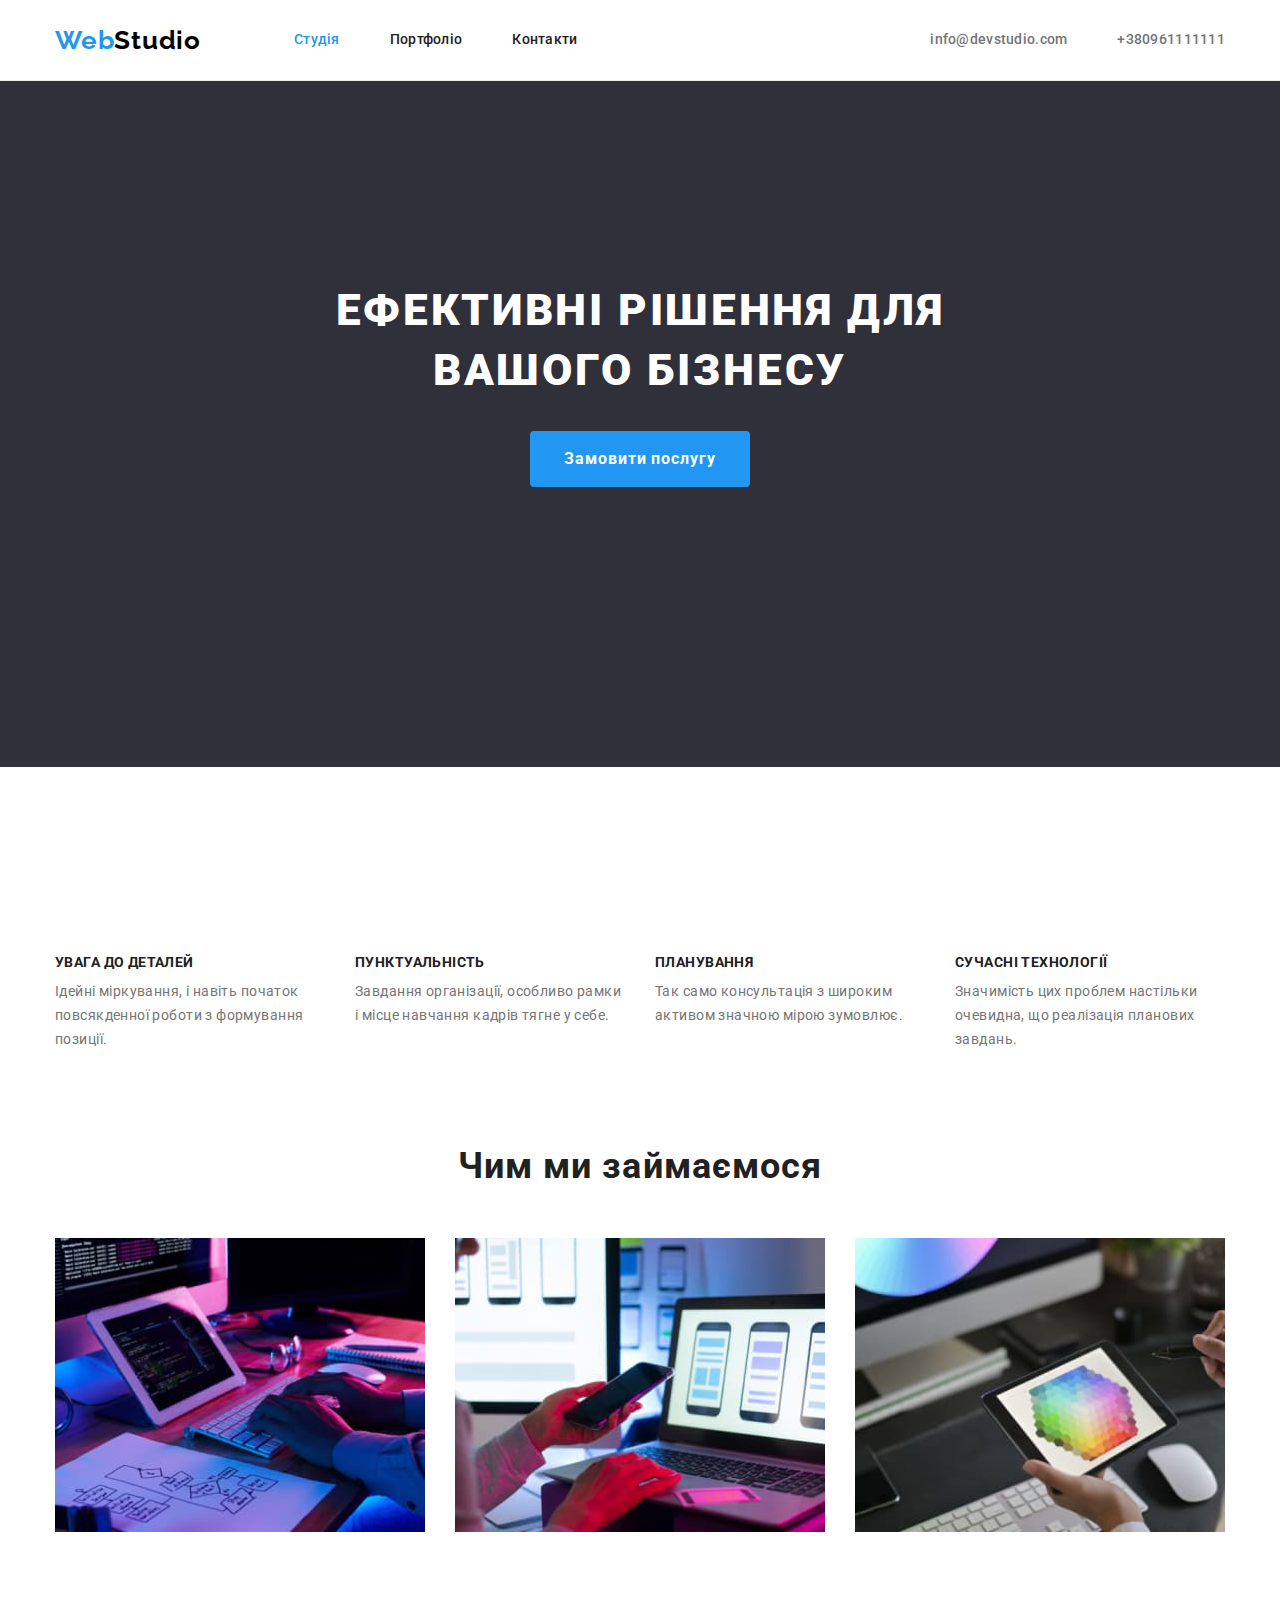
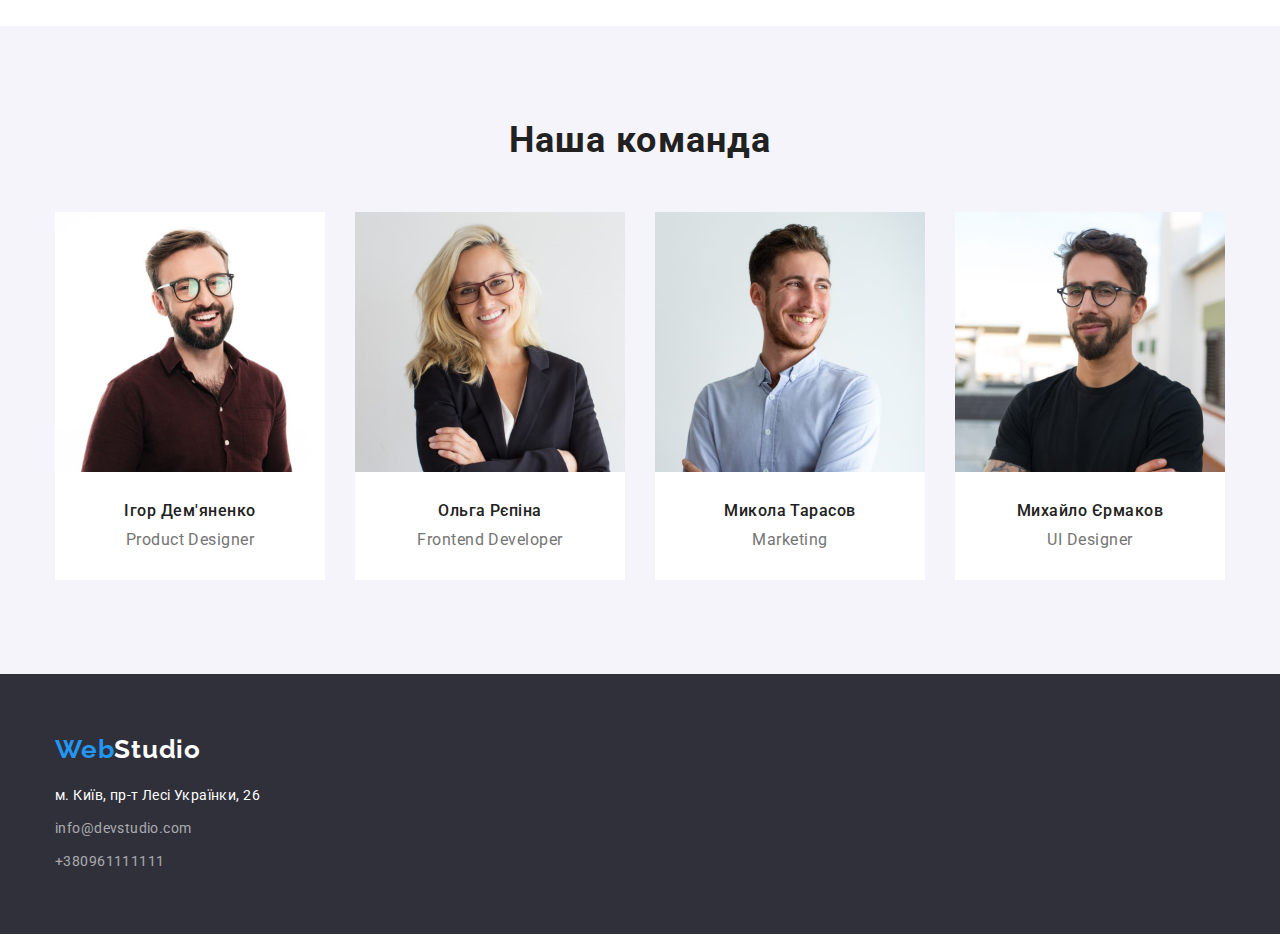
==== commit 290ffc3e: "Додає оновлений файл html+css" ====
--- a/index.html
+++ b/index.html
@@ -34,15 +34,17 @@
     <main>
             <!-- герой  -->
             <section class="hero">
-                <h1 class="hero-title">Ефективні рішення для вашого бізнесу</h1>
-                <button type="button" class="button primary">Замовити послугу</button>
+                <div class="container">
+                    <h1 class="hero-title">Ефективні рішення для вашого бізнесу</h1>
+                    <button type="button" class="button primary">Замовити послугу</button>
+                </div>
             </section>
             
             <!-- оообливості -->
-            <section class="section">
+            <section class="section features">
                 <div class="container">
                     <h2 class="section-title hide">Особливості</h2>
-                    <ul class="features list">
+                    <ul class="features-list list">
                         <li class="features-item">
                             <h3 class="title">УВАГА ДО ДЕТАЛЕЙ</h3>
                             <p class="text">Ідейні міркування, і навіть початок повсякденної роботи з формування позиції.</p>
@@ -82,10 +84,10 @@
             </section>
             
             <!-- наша команда -->
-            <section class="section no-margin">
+            <section class="section team">
                 <div class="container">
                     <h2 class="section-title">Наша команда</h2>
-                    <ul class="team list">
+                    <ul class="team-list list">
                         <li class="team-card">
                             <img src="./images/photo4.jpeg" alt="член команди - Ігор" width="270">
                             <div class="team-info">
--- a/css/styles.css
+++ b/css/styles.css
@@ -22,6 +22,15 @@
     line-height: 1.71;
 }
 
+img {
+    display: block;
+}
+
+
+
+h1,h2,h3,h4,h5,h6,p {
+    margin: 0;
+}
 .list {
     padding: 0;
     margin: 0;
@@ -29,7 +38,7 @@
 }
 
 .header {
-    outline: 1px solid var(--header);
+border-bottom: 1px solid var(--header);
 }
 
 /* колір основного тексту #212121 */
@@ -87,6 +96,8 @@
 }
 
 .site-nav .link {
+    display: block;
+    padding: 32px 0;
     color: var(--title-text-color);
     font-weight: 500;
     font-size: 14px;
@@ -109,8 +120,6 @@
 .contact-nav {
     display: flex;
     margin-left: auto;
-    margin-top: 32px;
-    margin-bottom: 32px;
 }
 
 .contact-nav .item + .item {
@@ -119,8 +128,13 @@
 
 
 .contact-nav .link {
+    display: block;
     color: var(--primary-text-color);
     text-decoration: none;
+    font-weight: 500;
+    letter-spacing: 0.02em;
+    padding: 32px 0;
+    line-height: 1.14;
 }
 
 .contact-nav .link:hover {
@@ -139,12 +153,15 @@
 
 .hero {
     text-align: center;
+    padding-top: 200px;
+    padding-bottom: 280px;
+    background-color: var(--footer-color)
 }
 .hero-title {
-    margin-top: 0;
+    width: 696px;
+    margin: 0 auto;
     margin-bottom: 30px;
     color: var(--primary-white-color);
-    background-color: #212121;
     font-weight: 900;
     font-size: 44px;
     line-height: 1.36;
@@ -171,13 +188,11 @@
     height: 0; */
 
 .section {
-    margin-bottom: 94px;
-}
-
-.section.no-margin {
     padding-top: 94px;
     padding-bottom: 94px;
-    margin-bottom: 0;
+}
+
+.team {
     background-color: var(--secondary-color);
 }
 .section-title {
@@ -194,6 +209,10 @@
 /* features */
 
 .features {
+    padding-bottom: 0;
+}
+
+.features-list {
     display: flex;
     justify-items: center;
     margin-top: 94px;
@@ -210,7 +229,7 @@
 .features .title {
 
     margin-top: 0;
-    margin-bottom: 50;
+    margin-bottom: 10px;
     color: var(--title-text-color);
     font-weight: 700;
     font-size: 14px;
@@ -252,9 +271,8 @@
 
 
 
-.team .title {
-    margin-top: 0;
-    margin-bottom: 10;
+.team-list .title {
+    margin-bottom: 10px;
     color: var(--title-text-color);
     font-weight: 500;
     font-size: 16px;
@@ -263,7 +281,7 @@
     letter-spacing: 0.03em;
 }
 
-.team .text {
+.team-list .text {
     font-weight: 400;
     font-size: 16px;
     line-height: 1.18;
@@ -271,7 +289,7 @@
     letter-spacing: 0.03em;
 }
 
-.team {
+.team-list {
     display: flex;
 }
 .team-card {
@@ -280,6 +298,9 @@
     background-color: var(--primary-white-color);
 }
 
+.team-card:last-child {
+    margin-right: 0;
+}
 
 /* button */
 .button {
@@ -334,18 +355,18 @@
 
 /* footer */
 
-.bottom {
+.footer {
     padding-top: 60px;
     padding-bottom: 60px;
-}
-
-.footer {
     background-color: var(--footer-color);
 }
 .footer-li {
     margin-bottom: 9px;
 }
 
+.footer-li:last-child {
+    margin-bottom: 0;
+}
 
 .footer-logo {
     color: var(--primary-white-color);
@@ -372,9 +393,13 @@
     font-style: normal;
 }
 
+.contact-footer .address {
+    color: var(--primary-white-color);
+}
+
 .contact-footer .link:hover,
 .contact-footer .link:focus {
-    color: var(--primary-white-color);
+    color: var(--accent-color);
 }
 
 /* portfolio main */
@@ -383,13 +408,10 @@
 .list-filter {
     display: flex;
     flex-wrap: wrap;
-    padding: 0;
-    margin: 0;
-    list-style: none;
 }
  .list-filter {
     justify-content: center;
-    margin-bottom: 34px;
+    margin-bottom: 50px;
  }
 
  /* width: 575px; */
@@ -405,6 +427,7 @@
 .filters-info {
     padding: 20px 24px;
     border: 1px solid var(--border);
+    border-top: none;
 }
 
 .filter-li:last-child {
@@ -444,17 +467,13 @@
 }
 
 .filters .title {
+    margin-bottom: 4px;
     color: var(--title-text-color);
     font-weight: 700;
     font-size: 18px;
     line-height: 2;
     letter-spacing: 0.06em;
     text-decoration: none;
-}
-
-.filters .container {
-    padding-top: 94px;
-    padding-bottom: 94px;
 }
 
 .filters .link {
